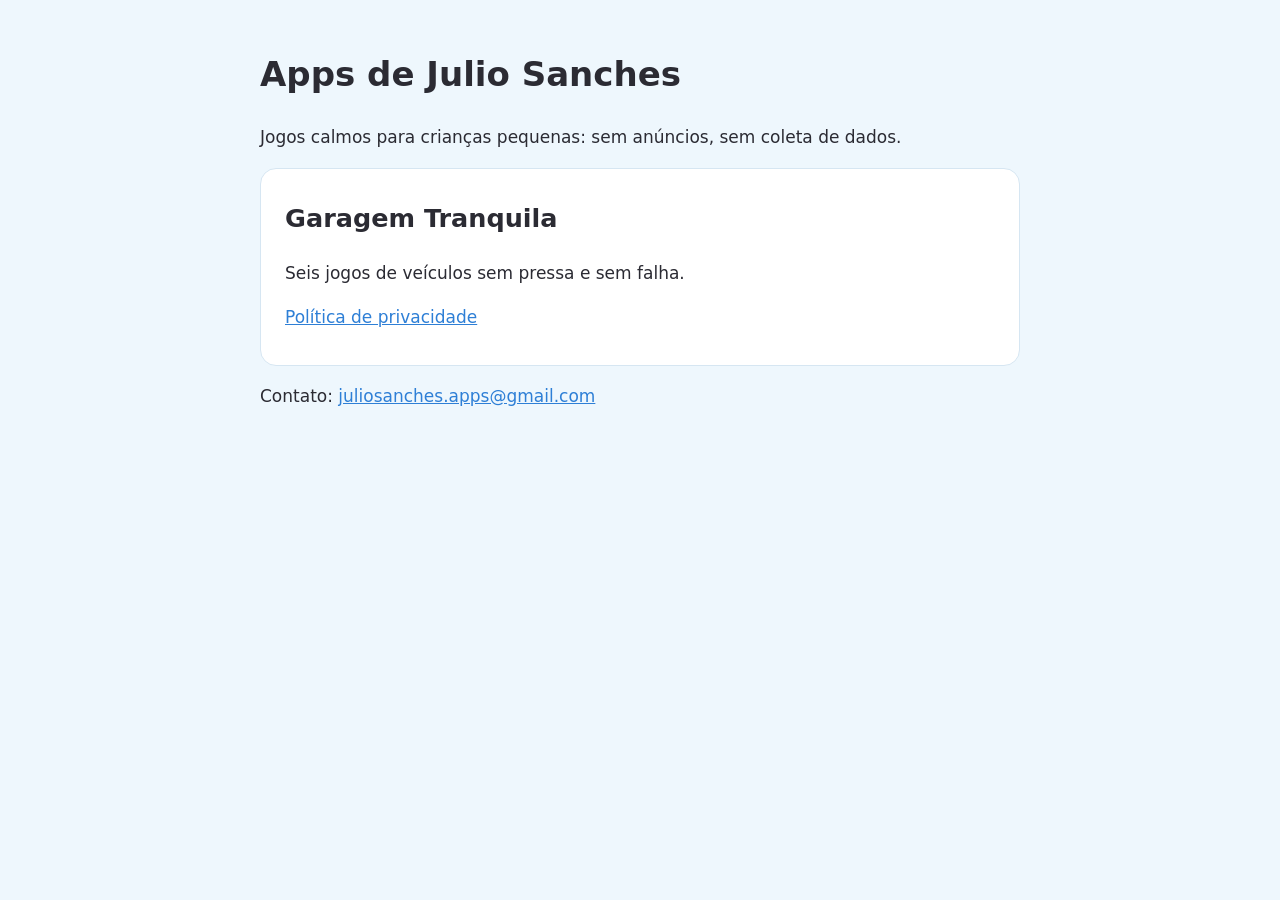
==== index.html @ 5a8b3c66 "Politica de privacidade da Garagem Tranquila e pagina inicial" ====
<!doctype html>
<html lang="pt-BR">
<head>
<meta charset="utf-8">
<meta name="viewport" content="width=device-width,initial-scale=1">
<title>Apps de Julio Sanches</title>
<style>
:root{--fundo:#eef7fd;--cartao:#fff;--texto:#2b2b33;--destaque:#2e7fd6;--borda:#d6e6f2}
@media (prefers-color-scheme:dark){:root{--fundo:#141a22;--cartao:#1c2430;--texto:#e8ecf2;--destaque:#6fb2ff;--borda:#2c3746}}
html{background:var(--fundo)}
body{margin:0;font:17px/1.6 system-ui,-apple-system,"Segoe UI",Roboto,sans-serif;color:var(--texto);background:var(--fundo)}
main{max-width:760px;margin:0 auto;padding:24px 16px 48px}
section{background:var(--cartao);border:1px solid var(--borda);border-radius:16px;padding:8px 24px 16px;margin-bottom:16px}
a{color:var(--destaque)}
</style>
</head>
<body>
<main>
<h1>Apps de Julio Sanches</h1>
<p>Jogos calmos para crianças pequenas: sem anúncios, sem coleta de dados.</p>
<section>
<h2>Garagem Tranquila</h2>
<p>Seis jogos de veículos sem pressa e sem falha.</p>
<p><a href="garagem-tranquila/privacidade.html">Política de privacidade</a></p>
</section>
<p>Contato: <a href="mailto:juliosanches.apps@gmail.com">juliosanches.apps@gmail.com</a></p>
</main>
</body>
</html>
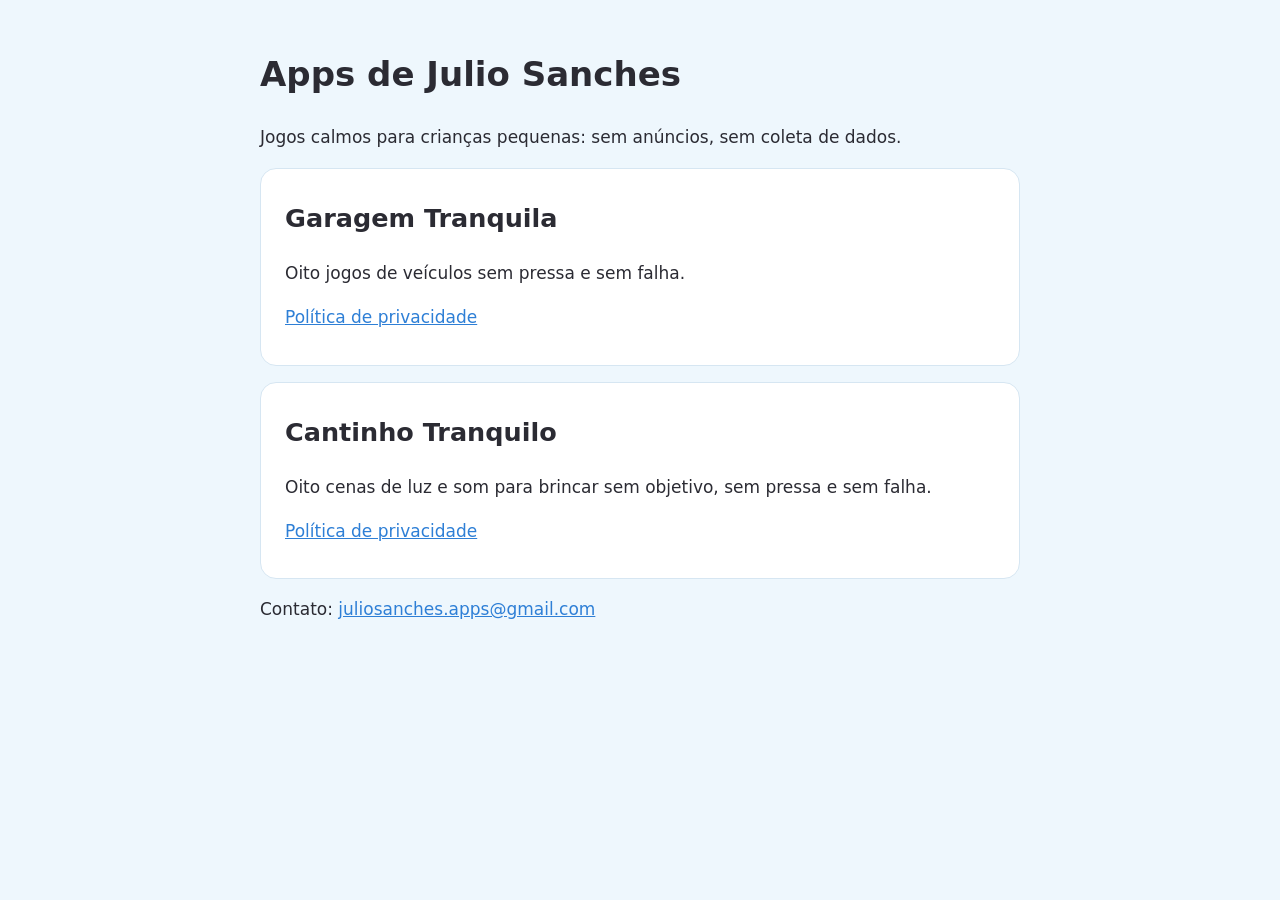
==== commit df57fea5: "Privacidade do Cantinho Tranquilo; pagina inicial com os dois apps (Garagem com oito jogos)" ====
--- a/index.html
+++ b/index.html
@@ -20,8 +20,13 @@
 <p>Jogos calmos para crianças pequenas: sem anúncios, sem coleta de dados.</p>
 <section>
 <h2>Garagem Tranquila</h2>
-<p>Seis jogos de veículos sem pressa e sem falha.</p>
+<p>Oito jogos de veículos sem pressa e sem falha.</p>
 <p><a href="garagem-tranquila/privacidade.html">Política de privacidade</a></p>
+</section>
+<section>
+<h2>Cantinho Tranquilo</h2>
+<p>Oito cenas de luz e som para brincar sem objetivo, sem pressa e sem falha.</p>
+<p><a href="cantinho-tranquilo/privacidade.html">Política de privacidade</a></p>
 </section>
 <p>Contato: <a href="mailto:juliosanches.apps@gmail.com">juliosanches.apps@gmail.com</a></p>
 </main>
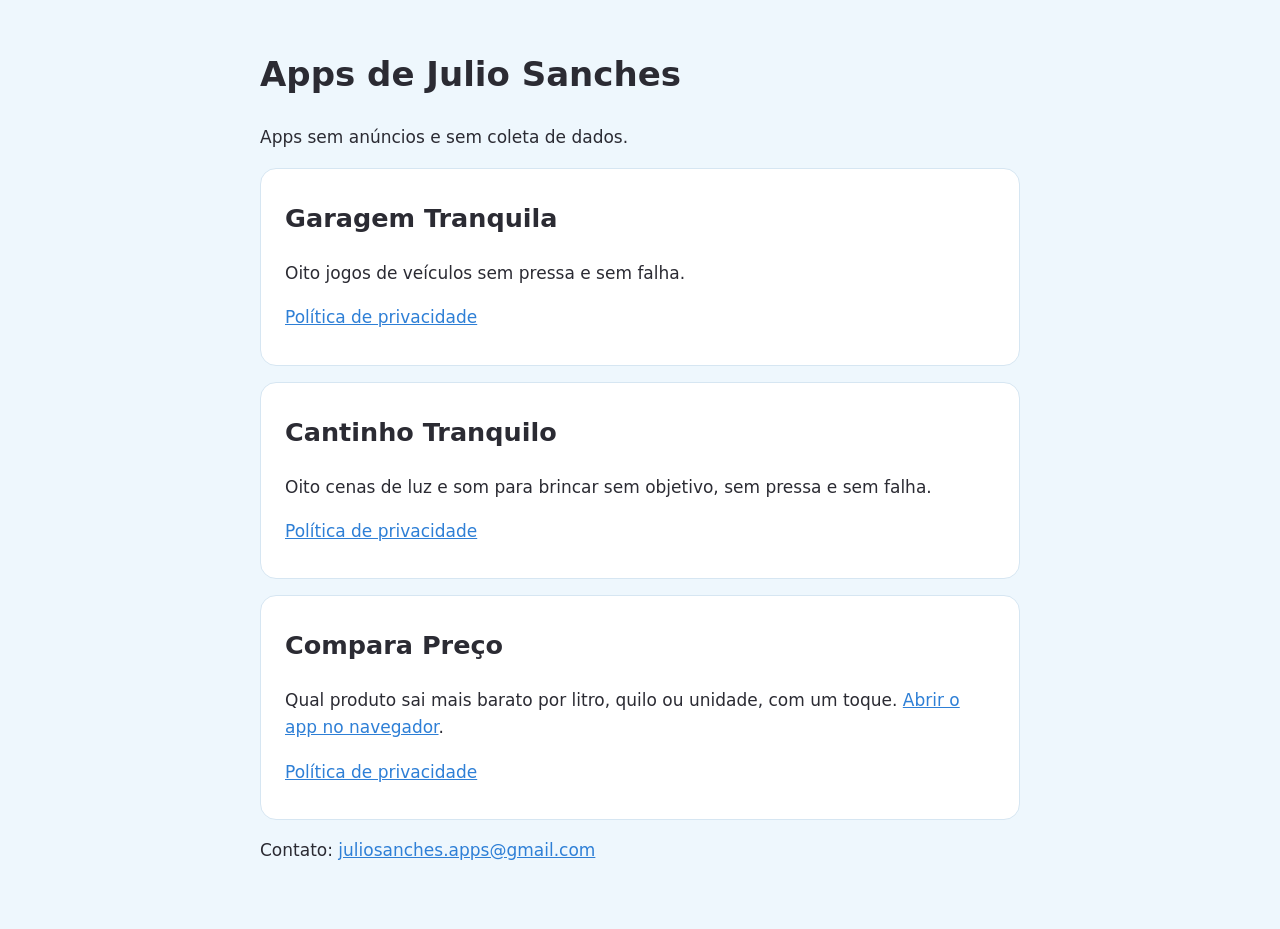
==== commit 758a049a: "Compara Preco: PWA publicado e politica de privacidade" ====
--- a/index.html
+++ b/index.html
@@ -17,7 +17,7 @@
 <body>
 <main>
 <h1>Apps de Julio Sanches</h1>
-<p>Jogos calmos para crianças pequenas: sem anúncios, sem coleta de dados.</p>
+<p>Apps sem anúncios e sem coleta de dados.</p>
 <section>
 <h2>Garagem Tranquila</h2>
 <p>Oito jogos de veículos sem pressa e sem falha.</p>
@@ -28,6 +28,11 @@
 <p>Oito cenas de luz e som para brincar sem objetivo, sem pressa e sem falha.</p>
 <p><a href="cantinho-tranquilo/privacidade.html">Política de privacidade</a></p>
 </section>
+<section>
+<h2>Compara Preço</h2>
+<p>Qual produto sai mais barato por litro, quilo ou unidade, com um toque. <a href="compara-preco/">Abrir o app no navegador</a>.</p>
+<p><a href="compara-preco/privacidade.html">Política de privacidade</a></p>
+</section>
 <p>Contato: <a href="mailto:juliosanches.apps@gmail.com">juliosanches.apps@gmail.com</a></p>
 </main>
 </body>
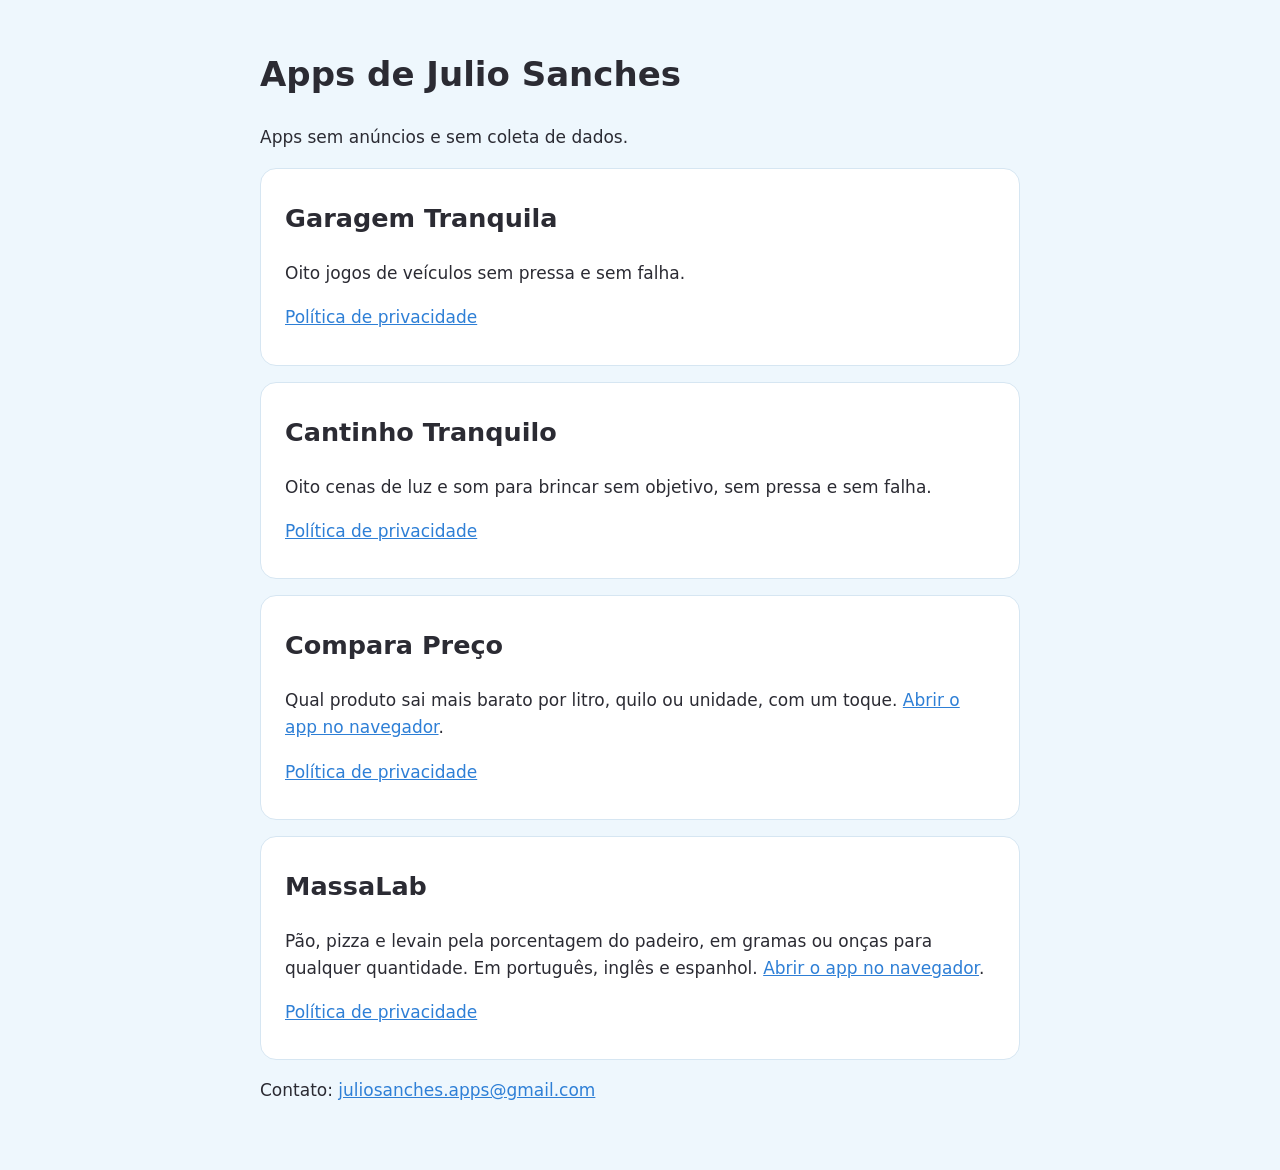
==== commit b94b3550: "MassaLab: PWA em massalab/, politica de privacidade (pt, en, es) e cartao na pagina inicial" ====
--- a/index.html
+++ b/index.html
@@ -33,6 +33,11 @@
 <p>Qual produto sai mais barato por litro, quilo ou unidade, com um toque. <a href="compara-preco/">Abrir o app no navegador</a>.</p>
 <p><a href="compara-preco/privacidade.html">Política de privacidade</a></p>
 </section>
+<section>
+<h2>MassaLab</h2>
+<p>Pão, pizza e levain pela porcentagem do padeiro, em gramas ou onças para qualquer quantidade. Em português, inglês e espanhol. <a href="massalab/">Abrir o app no navegador</a>.</p>
+<p><a href="massalab/privacidade.html">Política de privacidade</a></p>
+</section>
 <p>Contato: <a href="mailto:juliosanches.apps@gmail.com">juliosanches.apps@gmail.com</a></p>
 </main>
 </body>
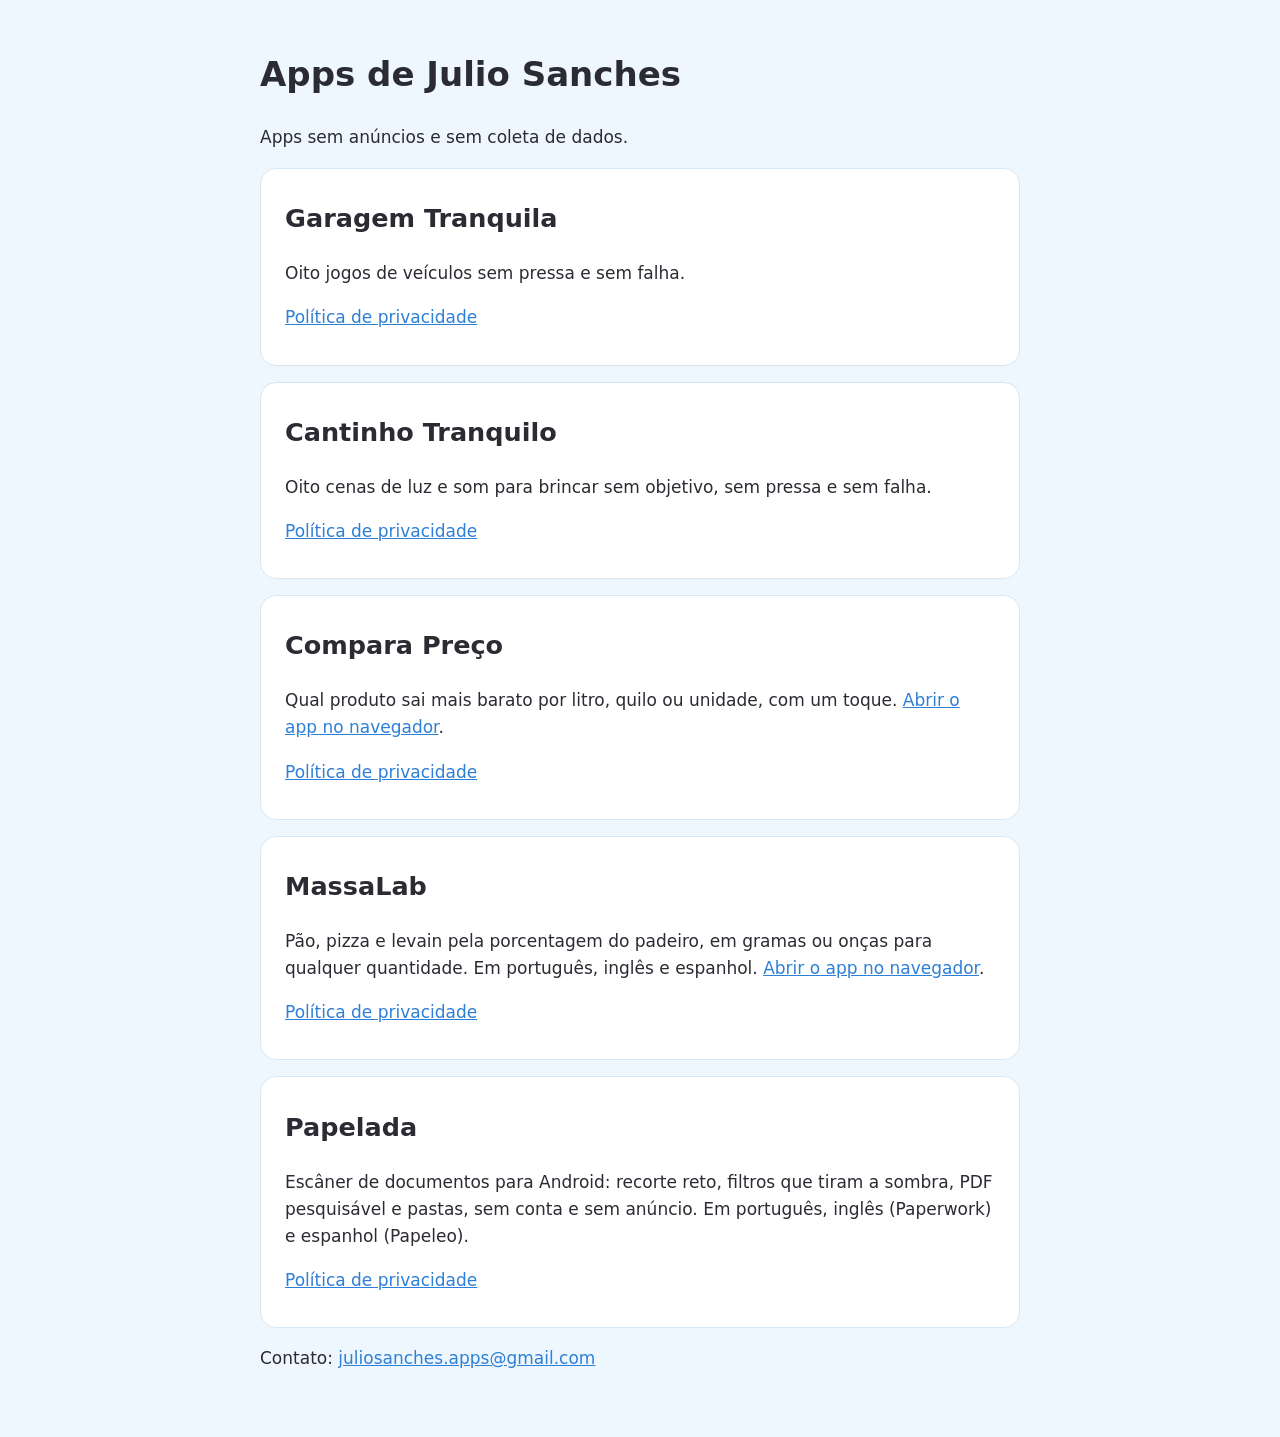
==== commit 866b6ec4: "Papelada: politica de privacidade (pt, en, es) e cartao na pagina inicial" ====
--- a/index.html
+++ b/index.html
@@ -38,6 +38,11 @@
 <p>Pão, pizza e levain pela porcentagem do padeiro, em gramas ou onças para qualquer quantidade. Em português, inglês e espanhol. <a href="massalab/">Abrir o app no navegador</a>.</p>
 <p><a href="massalab/privacidade.html">Política de privacidade</a></p>
 </section>
+<section>
+<h2>Papelada</h2>
+<p>Escâner de documentos para Android: recorte reto, filtros que tiram a sombra, PDF pesquisável e pastas, sem conta e sem anúncio. Em português, inglês (Paperwork) e espanhol (Papeleo).</p>
+<p><a href="papelada/privacidade.html">Política de privacidade</a></p>
+</section>
 <p>Contato: <a href="mailto:juliosanches.apps@gmail.com">juliosanches.apps@gmail.com</a></p>
 </main>
 </body>
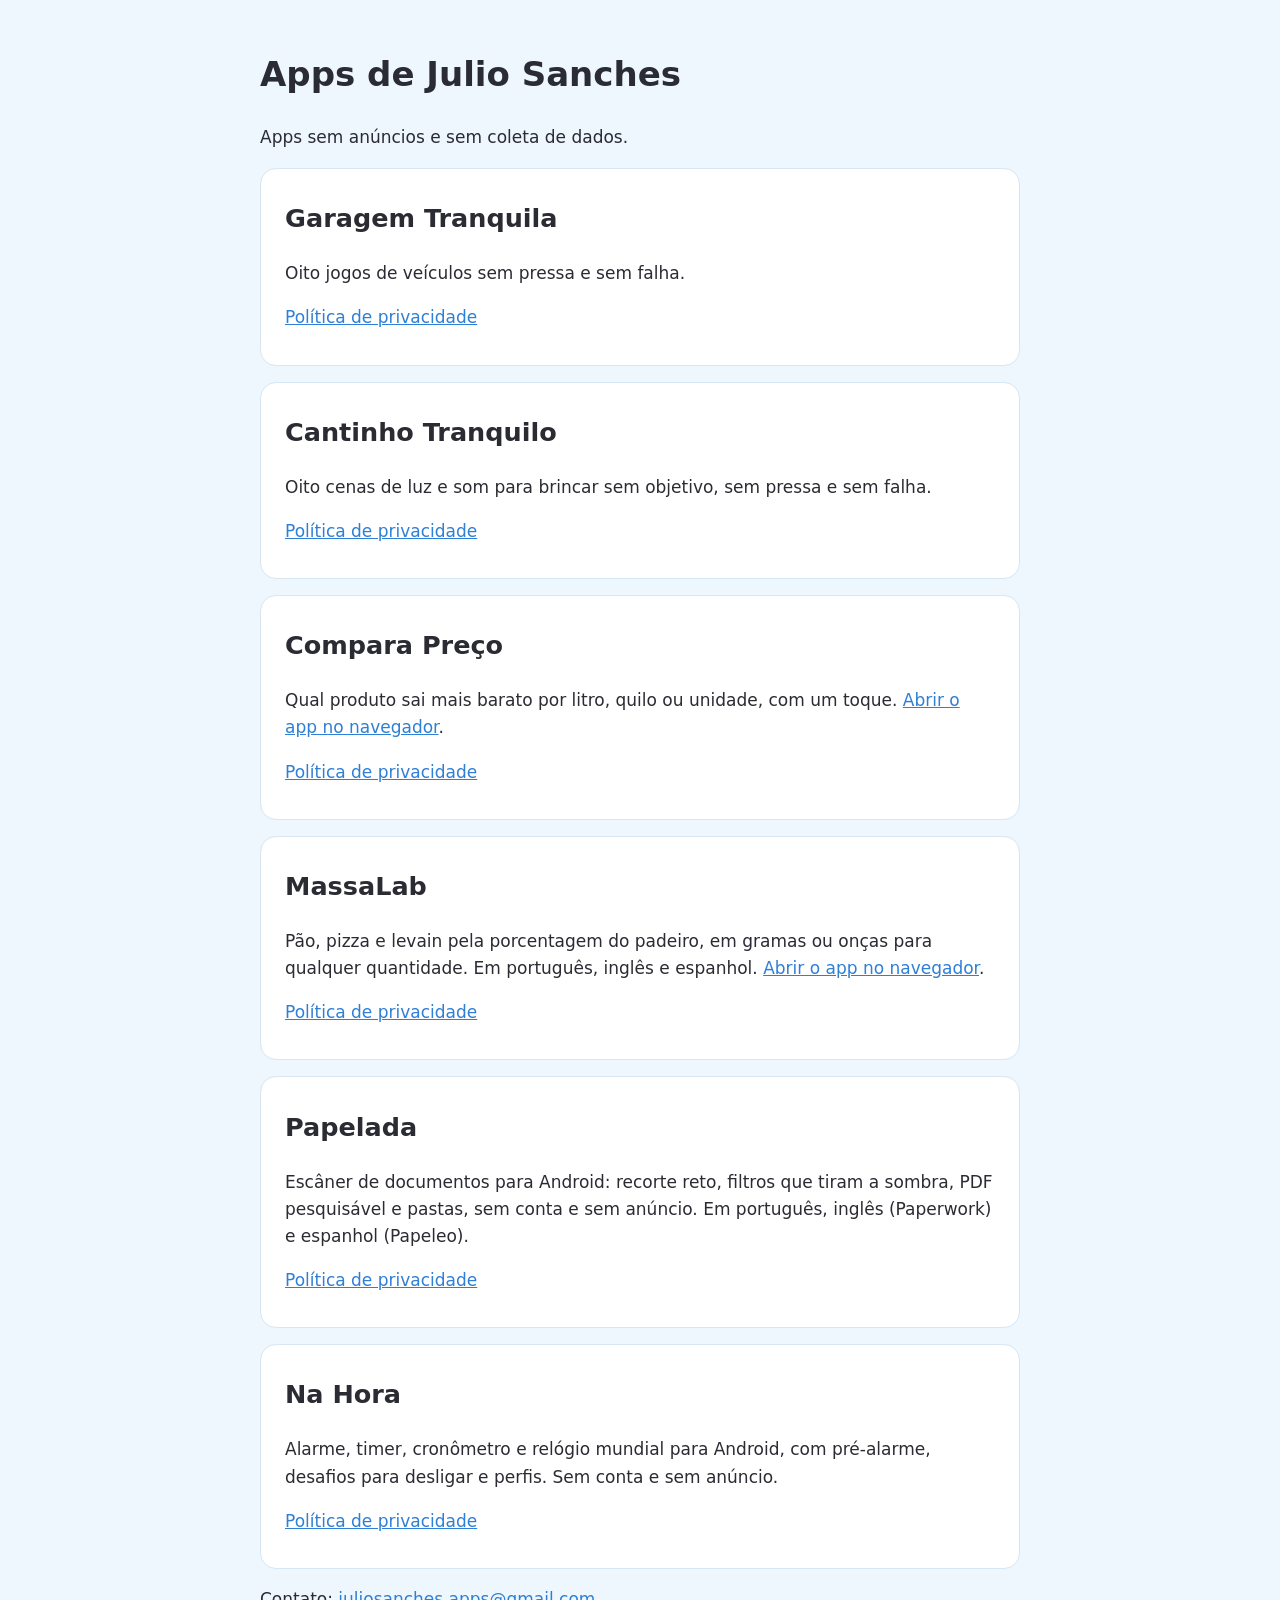
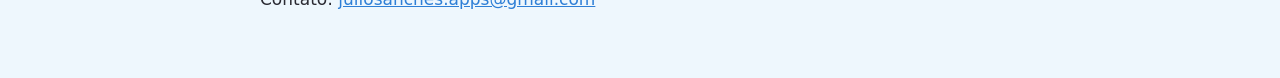
==== commit 3ab69f54: "Na Hora: politica de privacidade (pt, en, es) e cartao na pagina inicial" ====
--- a/index.html
+++ b/index.html
@@ -43,6 +43,11 @@
 <p>Escâner de documentos para Android: recorte reto, filtros que tiram a sombra, PDF pesquisável e pastas, sem conta e sem anúncio. Em português, inglês (Paperwork) e espanhol (Papeleo).</p>
 <p><a href="papelada/privacidade.html">Política de privacidade</a></p>
 </section>
+<section>
+<h2>Na Hora</h2>
+<p>Alarme, timer, cronômetro e relógio mundial para Android, com pré-alarme, desafios para desligar e perfis. Sem conta e sem anúncio.</p>
+<p><a href="nahora/privacidade.html">Política de privacidade</a></p>
+</section>
 <p>Contato: <a href="mailto:juliosanches.apps@gmail.com">juliosanches.apps@gmail.com</a></p>
 </main>
 </body>
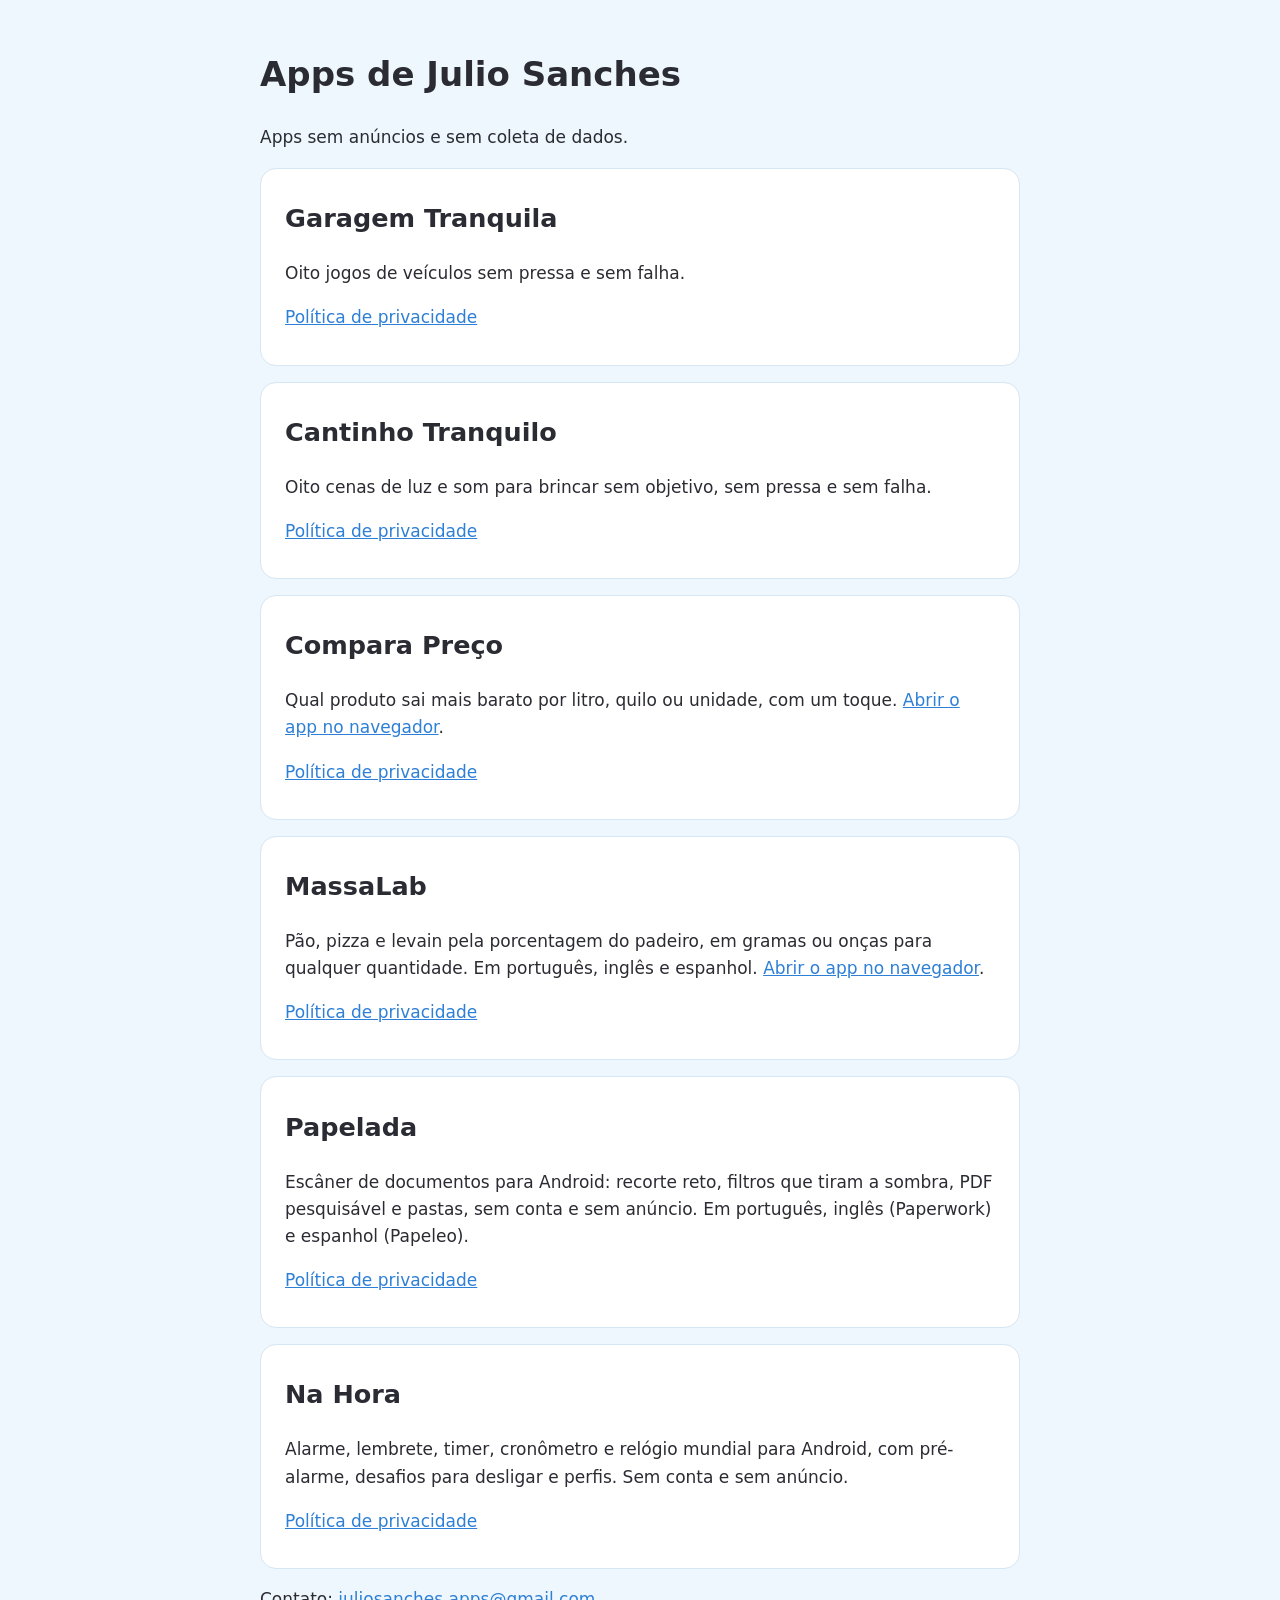
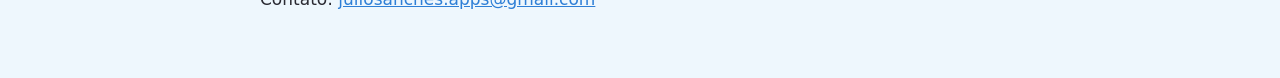
==== commit db22d09c: "Na Hora: politica com o backup do Android e o backup manual, e os lembretes (pt, en, es); lembrete n" ====
--- a/index.html
+++ b/index.html
@@ -45,7 +45,7 @@
 </section>
 <section>
 <h2>Na Hora</h2>
-<p>Alarme, timer, cronômetro e relógio mundial para Android, com pré-alarme, desafios para desligar e perfis. Sem conta e sem anúncio.</p>
+<p>Alarme, lembrete, timer, cronômetro e relógio mundial para Android, com pré-alarme, desafios para desligar e perfis. Sem conta e sem anúncio.</p>
 <p><a href="nahora/privacidade.html">Política de privacidade</a></p>
 </section>
 <p>Contato: <a href="mailto:juliosanches.apps@gmail.com">juliosanches.apps@gmail.com</a></p>
